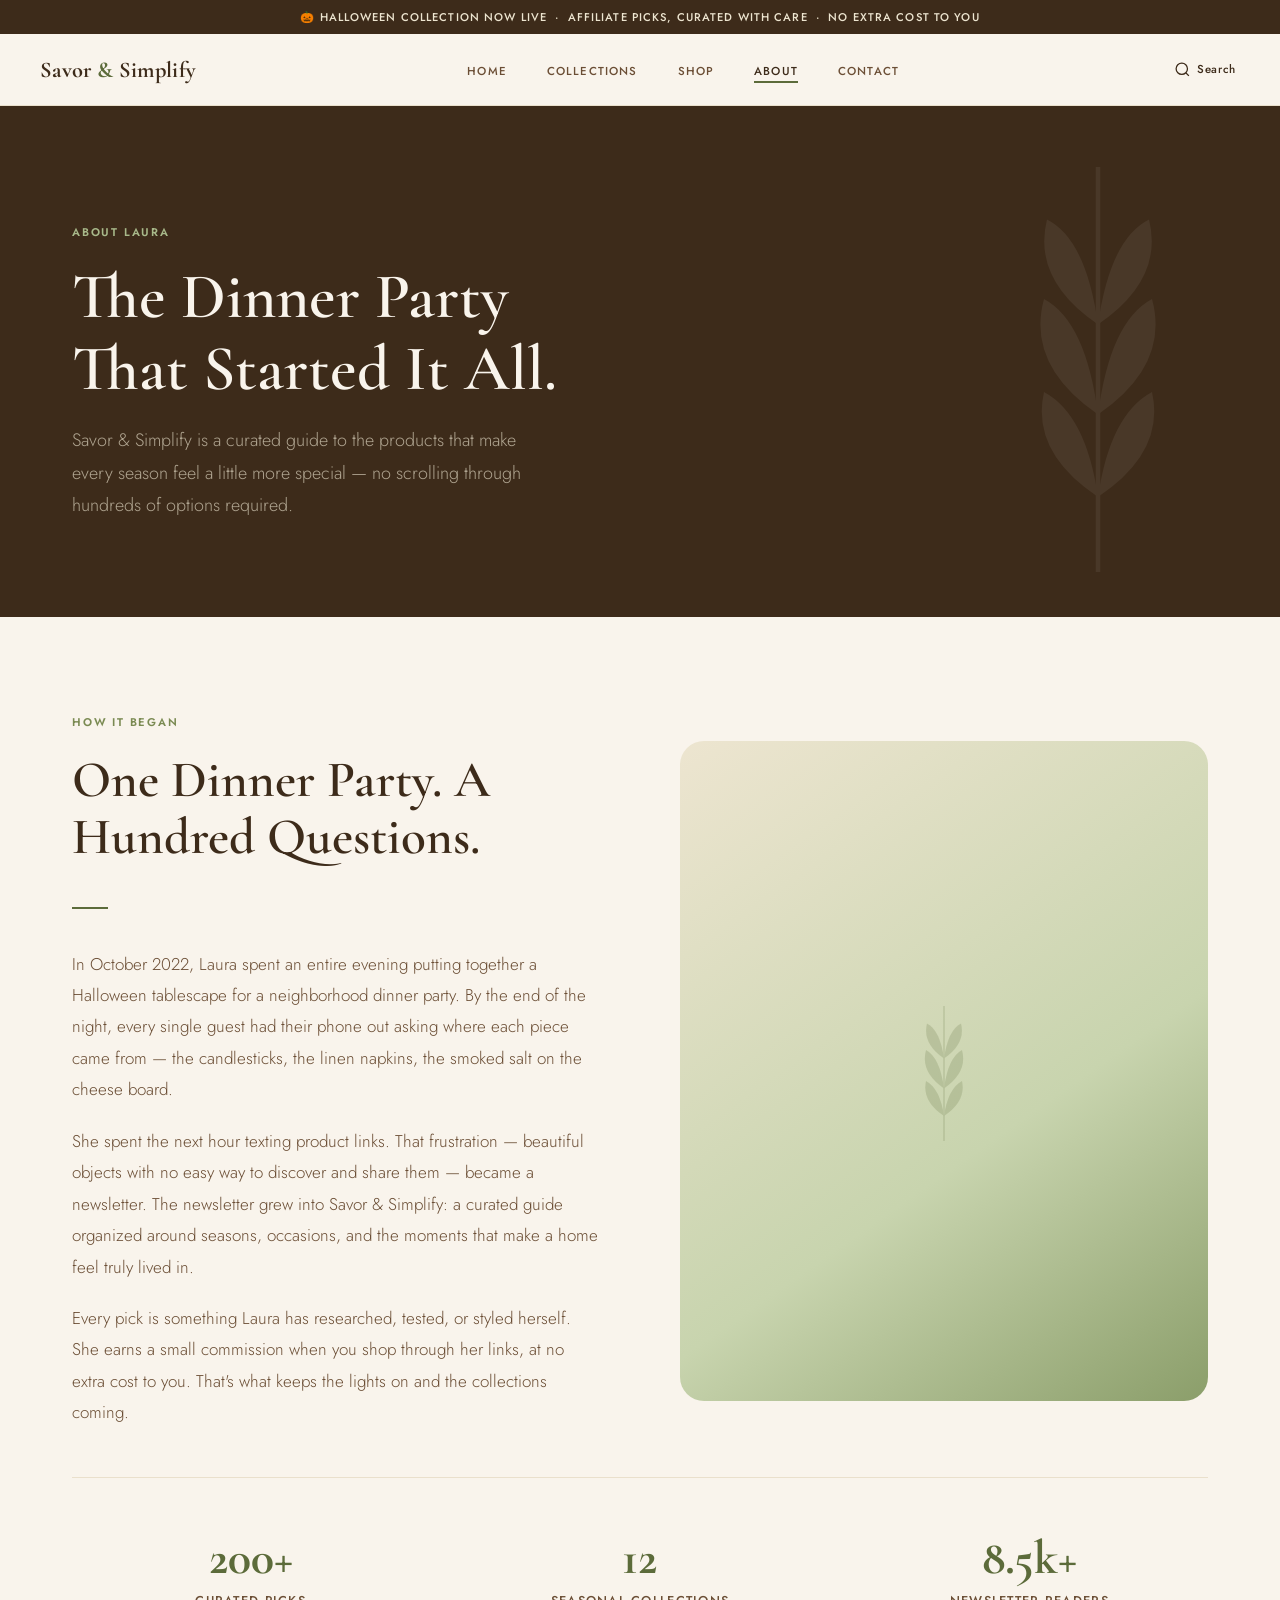
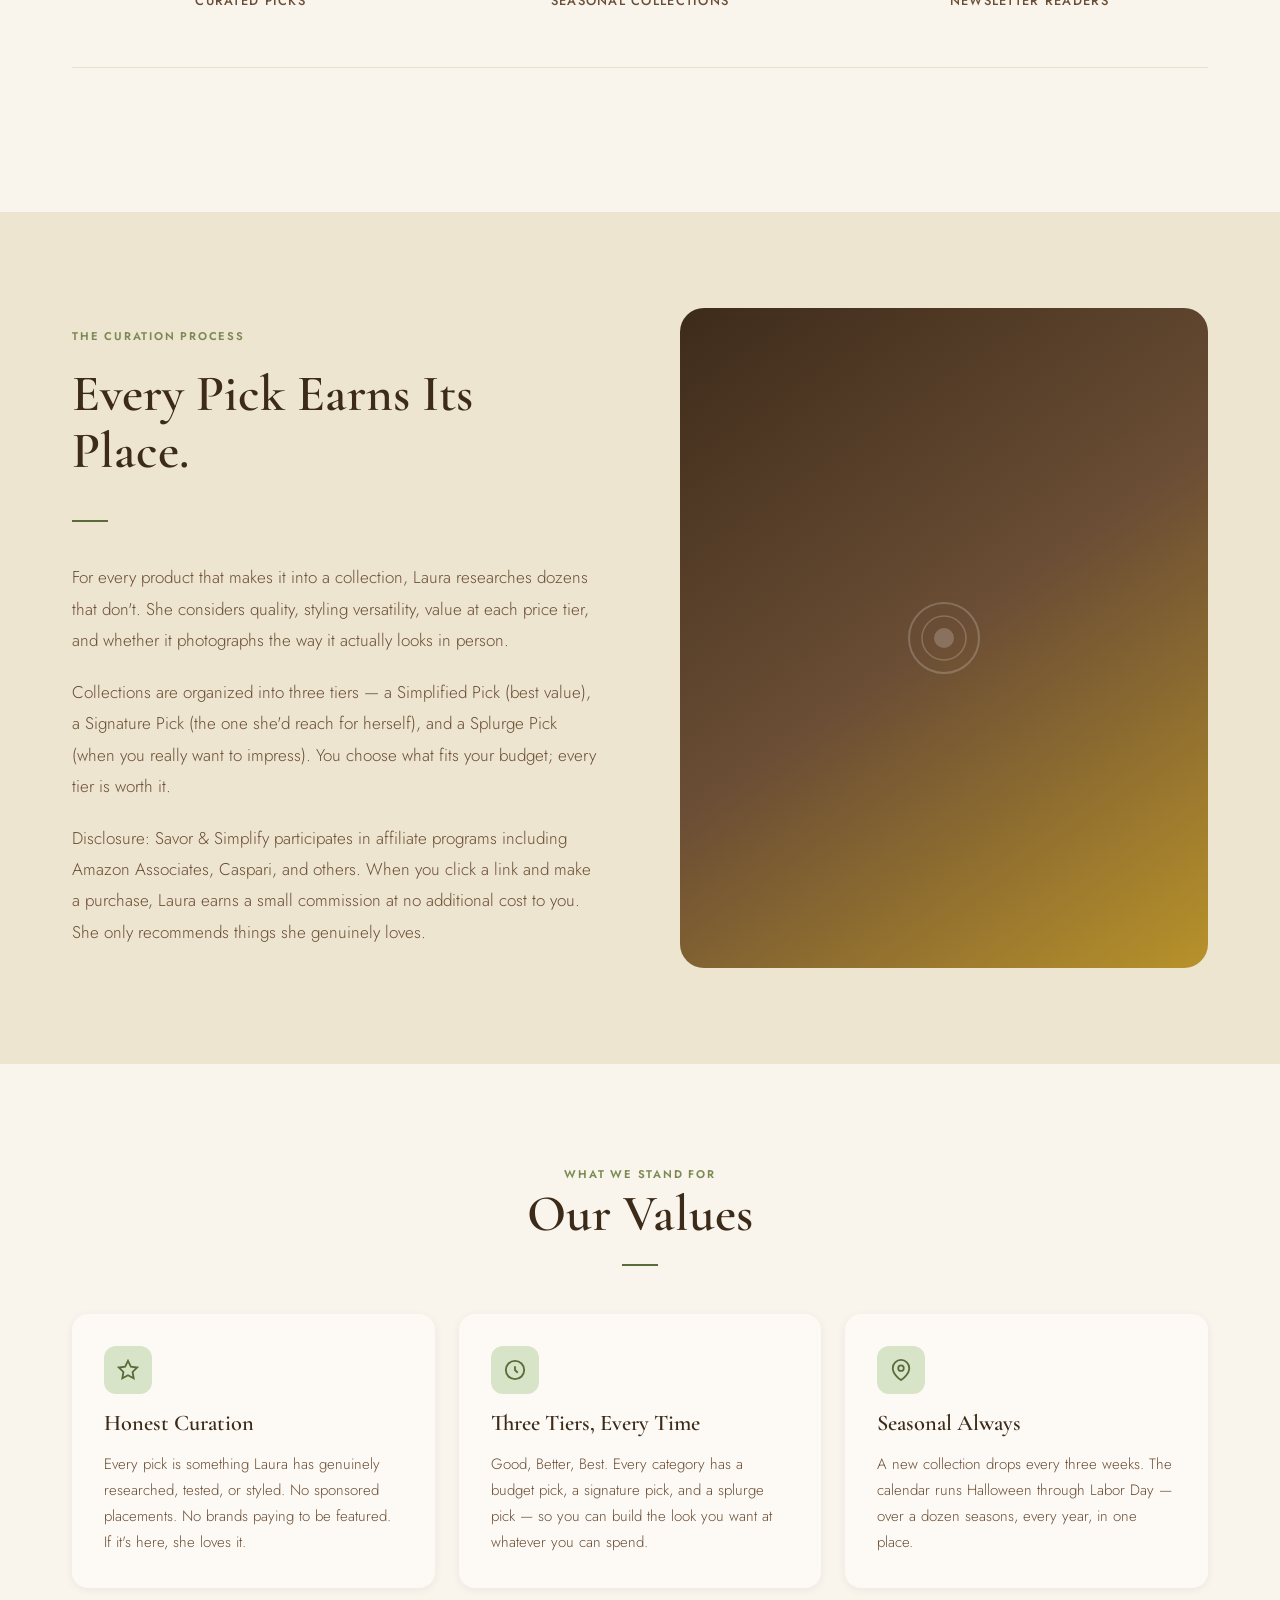
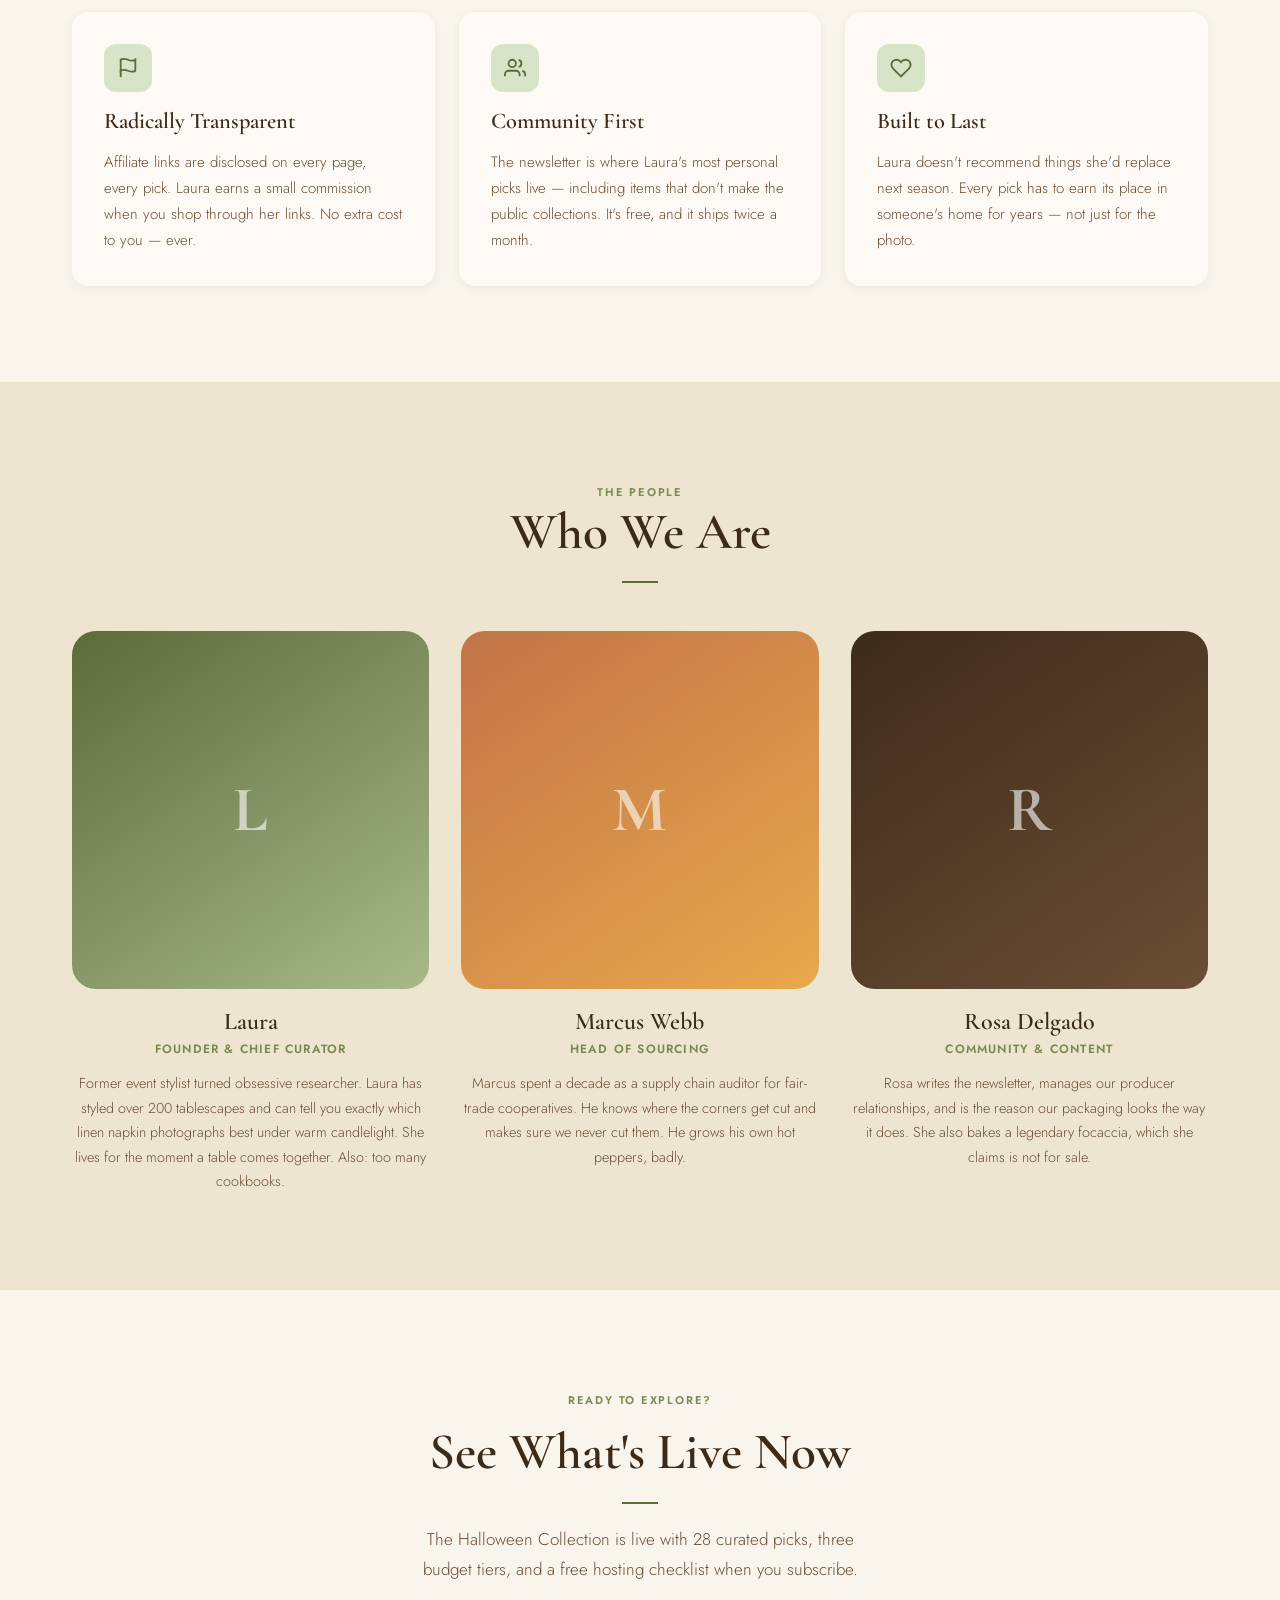
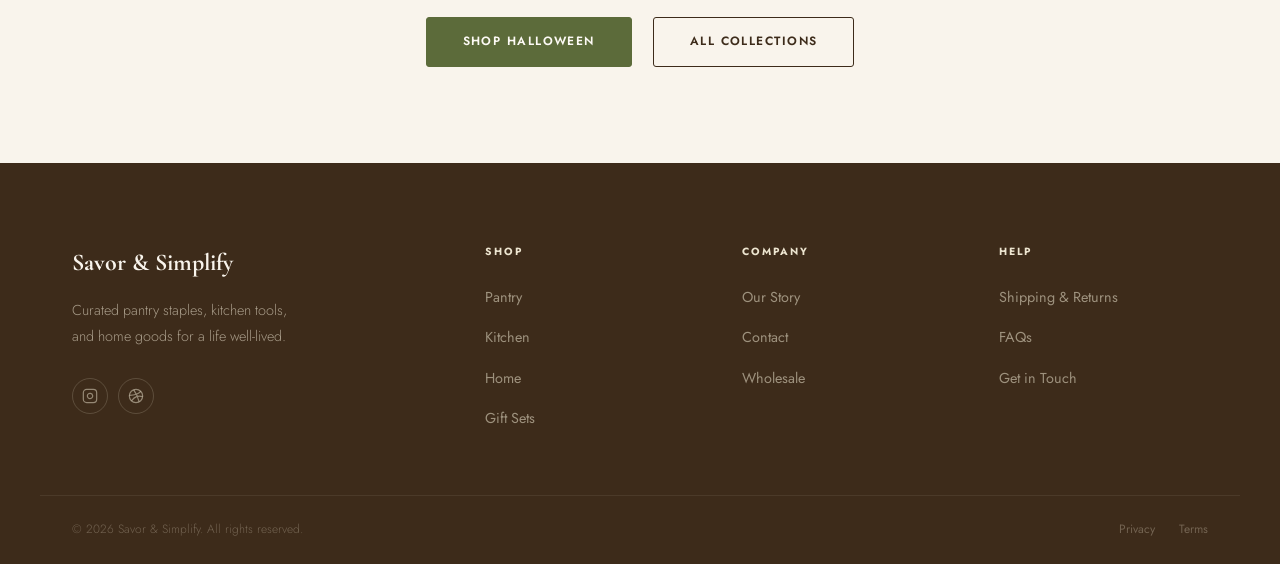
==== about.html @ 097a42ba "Launch Savor & Simplify — collection-first affiliate curation site - Full 6-page site: index, about," ====
<!DOCTYPE html>
<html lang="en">
<head>
  <meta charset="UTF-8">
  <meta name="viewport" content="width=device-width, initial-scale=1.0">
  <title>Our Story — Savor & Simplify</title>
  <meta name="description" content="The story behind Savor & Simplify — why we started, what we believe, and how we choose every product.">
  <link rel="preconnect" href="https://fonts.googleapis.com">
  <link rel="preconnect" href="https://fonts.gstatic.com" crossorigin>
  <link rel="stylesheet" href="https://fonts.googleapis.com/css2?family=Cormorant+Garamond:ital,wght@0,400;0,500;0,600;0,700;1,400;1,600&family=Jost:wght@300;400;500;600&display=swap">
  <link rel="stylesheet" href="css/style.css">
  <style>
    .fade-in { opacity: 0; transform: translateY(22px); transition: opacity .65s ease, transform .65s ease; }
    .fade-in.visible { opacity: 1; transform: none; }
    .img-story-1 { background: linear-gradient(145deg,#EDE5D0,#C8D4AE 60%,#8B9E6A 100%); }
    .img-story-2 { background: linear-gradient(145deg,#3D2B1A,#6B4E35 50%,#B8922A 100%); }
    .img-story-3 { background: linear-gradient(145deg,#5C6B3A,#A8B98A 60%,#EDE5D0 100%); }
    .img-team-1  { background: linear-gradient(145deg,#5C6B3A,#A8B98A); }
    .img-team-2  { background: linear-gradient(145deg,#C27447,#E8A84C); }
    .img-team-3  { background: linear-gradient(145deg,#3D2B1A,#6B4E35); }
    .stat-row {
      display: grid;
      grid-template-columns: repeat(3, 1fr);
      gap: 2rem;
      padding: 3.5rem 0;
      border-top: 1px solid var(--sand-light);
      border-bottom: 1px solid var(--sand-light);
      margin: 3rem 0;
    }
    .stat { text-align: center; }
    .stat__number { font-family: var(--font-display); font-size: 3rem; font-weight: 700; color: var(--olive); line-height: 1; }
    .stat__label { font-size: .8rem; font-weight: 500; letter-spacing: .1em; text-transform: uppercase; color: var(--espresso-lt); margin-top: .5rem; }
    @media (max-width: 768px) {
      .stat-row { grid-template-columns: 1fr; gap: 1.5rem; }
    }
  </style>
</head>
<body>

<div class="announcement">🎃 Halloween Collection Now Live &nbsp;·&nbsp; Affiliate picks, curated with care &nbsp;·&nbsp; No extra cost to you</div>

<nav class="nav">
  <div class="nav__inner">
    <a href="index.html" class="nav__logo">Savor <span>&</span> Simplify</a>
    <ul class="nav__links">
      <li><a href="index.html">Home</a></li>
      <li><a href="collections.html">Collections</a></li>
      <li><a href="shop.html">Shop</a></li>
      <li><a href="about.html" class="active">About</a></li>
      <li><a href="contact.html">Contact</a></li>
    </ul>
    <div class="nav__actions">
      <a href="shop.html" class="nav__icon-btn">
        <svg width="17" height="17" viewBox="0 0 24 24" fill="none" stroke="currentColor" stroke-width="1.8"><circle cx="11" cy="11" r="8"/><line x1="21" y1="21" x2="16.65" y2="16.65"/></svg>
        Search
      </a>
    </div>
    <button class="nav__hamburger" aria-label="Open menu">
      <span></span><span></span><span></span>
    </button>
  </div>
</nav>

<nav class="nav__mobile" aria-label="Mobile navigation">
  <a href="index.html">Home</a>
  <a href="collections.html">Collections</a>
  <a href="shop.html">Shop</a>
  <a href="about.html">About</a>
  <a href="contact.html">Contact</a>
  <div class="nav__mobile-footer">
    <a href="halloween.html" class="btn btn--olive">Shop Halloween</a>
  </div>
</nav>

<!-- About Hero -->
<section class="about-hero">
  <svg class="about-hero__botanical" viewBox="0 0 200 300" fill="none" xmlns="http://www.w3.org/2000/svg" aria-hidden="true">
    <path d="M100 290 L100 20" stroke="white" stroke-width="3"/>
    <path d="M100 240 Q55 210 64 170 Q92 185 100 240Z" fill="white"/>
    <path d="M100 240 Q145 210 136 170 Q108 185 100 240Z" fill="white"/>
    <path d="M100 185 Q52 152 64 108 Q92 123 100 185Z" fill="white"/>
    <path d="M100 185 Q148 152 136 108 Q108 123 100 185Z" fill="white"/>
    <path d="M100 125 Q56 95 66 55 Q92 68 100 125Z" fill="white"/>
    <path d="M100 125 Q144 95 134 55 Q108 68 100 125Z" fill="white"/>
  </svg>
  <div class="about-hero__inner">
    <span class="eyebrow">About Laura</span>
    <h1>The Dinner Party That Started It All.</h1>
    <p class="about-hero__sub">Savor & Simplify is a curated guide to the products that make every season feel a little more special — no scrolling through hundreds of options required.</p>
  </div>
</section>

<!-- Origin Story -->
<section class="about-section">
  <div class="container">
    <div class="about-split fade-in">
      <div class="about-split__content">
        <span class="eyebrow">How It Began</span>
        <h2>One Dinner Party. A Hundred Questions.</h2>
        <div class="divider"></div>
        <p>In October 2022, Laura spent an entire evening putting together a Halloween tablescape for a neighborhood dinner party. By the end of the night, every single guest had their phone out asking where each piece came from — the candlesticks, the linen napkins, the smoked salt on the cheese board.</p>
        <p>She spent the next hour texting product links. That frustration — beautiful objects with no easy way to discover and share them — became a newsletter. The newsletter grew into Savor & Simplify: a curated guide organized around seasons, occasions, and the moments that make a home feel truly lived in.</p>
        <p>Every pick is something Laura has researched, tested, or styled herself. She earns a small commission when you shop through her links, at no extra cost to you. That's what keeps the lights on and the collections coming.</p>
      </div>
      <div class="about-split__visual">
        <div class="about-split__image img-story-1" style="display:flex;align-items:center;justify-content:center;">
          <svg width="100" height="180" viewBox="0 0 200 300" fill="none" xmlns="http://www.w3.org/2000/svg" style="opacity:.2">
            <path d="M100 290 L100 20" stroke="#5C6B3A" stroke-width="3"/>
            <path d="M100 240 Q55 210 64 170 Q92 185 100 240Z" fill="#5C6B3A"/>
            <path d="M100 240 Q145 210 136 170 Q108 185 100 240Z" fill="#5C6B3A"/>
            <path d="M100 185 Q52 152 64 108 Q92 123 100 185Z" fill="#5C6B3A"/>
            <path d="M100 185 Q148 152 136 108 Q108 123 100 185Z" fill="#5C6B3A"/>
            <path d="M100 125 Q56 95 66 55 Q92 68 100 125Z" fill="#5C6B3A"/>
            <path d="M100 125 Q144 95 134 55 Q108 68 100 125Z" fill="#5C6B3A"/>
          </svg>
        </div>
      </div>
    </div>

    <div class="stat-row fade-in">
      <div class="stat">
        <div class="stat__number">200+</div>
        <div class="stat__label">Curated Picks</div>
      </div>
      <div class="stat">
        <div class="stat__number">12</div>
        <div class="stat__label">Seasonal Collections</div>
      </div>
      <div class="stat">
        <div class="stat__number">8.5k+</div>
        <div class="stat__label">Newsletter Readers</div>
      </div>
    </div>
  </div>
</section>

<!-- How We Curate -->
<section class="about-section about-section--alt">
  <div class="container">
    <div class="about-split about-split--reverse fade-in">
      <div class="about-split__visual">
        <div class="about-split__image img-story-2" style="display:flex;align-items:center;justify-content:center;">
          <svg width="80" height="80" viewBox="0 0 80 80" fill="none" xmlns="http://www.w3.org/2000/svg" style="opacity:.2">
            <circle cx="40" cy="40" r="35" stroke="white" stroke-width="2"/>
            <circle cx="40" cy="40" r="22" stroke="white" stroke-width="1.5"/>
            <circle cx="40" cy="40" r="10" fill="white"/>
          </svg>
        </div>
      </div>
      <div class="about-split__content">
        <span class="eyebrow">The Curation Process</span>
        <h2>Every Pick Earns Its Place.</h2>
        <div class="divider"></div>
        <p>For every product that makes it into a collection, Laura researches dozens that don't. She considers quality, styling versatility, value at each price tier, and whether it photographs the way it actually looks in person.</p>
        <p>Collections are organized into three tiers — a Simplified Pick (best value), a Signature Pick (the one she'd reach for herself), and a Splurge Pick (when you really want to impress). You choose what fits your budget; every tier is worth it.</p>
        <p>Disclosure: Savor & Simplify participates in affiliate programs including Amazon Associates, Caspari, and others. When you click a link and make a purchase, Laura earns a small commission at no additional cost to you. She only recommends things she genuinely loves.</p>
      </div>
    </div>
  </div>
</section>

<!-- Values -->
<section class="about-section" id="values">
  <div class="container">
    <div style="text-align:center;margin-bottom:1rem;" class="fade-in">
      <span class="eyebrow">What We Stand For</span>
      <h2>Our Values</h2>
      <div class="divider divider--center"></div>
    </div>
    <div class="values-grid">
      <div class="value-card fade-in">
        <div class="value-card__icon">
          <svg width="22" height="22" viewBox="0 0 24 24" fill="none" stroke="currentColor" stroke-width="2"><path d="M12 2l3.09 6.26L22 9.27l-5 4.87 1.18 6.88L12 17.77l-6.18 3.25L7 14.14 2 9.27l6.91-1.01L12 2z"/></svg>
        </div>
        <h3>Honest Curation</h3>
        <p>Every pick is something Laura has genuinely researched, tested, or styled. No sponsored placements. No brands paying to be featured. If it's here, she loves it.</p>
      </div>
      <div class="value-card fade-in">
        <div class="value-card__icon">
          <svg width="22" height="22" viewBox="0 0 24 24" fill="none" stroke="currentColor" stroke-width="2"><circle cx="12" cy="12" r="10"/><path d="M12 8v4l3 3"/></svg>
        </div>
        <h3>Three Tiers, Every Time</h3>
        <p>Good, Better, Best. Every category has a budget pick, a signature pick, and a splurge pick — so you can build the look you want at whatever you can spend.</p>
      </div>
      <div class="value-card fade-in">
        <div class="value-card__icon">
          <svg width="22" height="22" viewBox="0 0 24 24" fill="none" stroke="currentColor" stroke-width="2"><path d="M21 10c0 7-9 13-9 13s-9-6-9-13a9 9 0 0 1 18 0z"/><circle cx="12" cy="10" r="3"/></svg>
        </div>
        <h3>Seasonal Always</h3>
        <p>A new collection drops every three weeks. The calendar runs Halloween through Labor Day — over a dozen seasons, every year, in one place.</p>
      </div>
      <div class="value-card fade-in">
        <div class="value-card__icon">
          <svg width="22" height="22" viewBox="0 0 24 24" fill="none" stroke="currentColor" stroke-width="2"><path d="M4 15s1-1 4-1 5 2 8 2 4-1 4-1V3s-1 1-4 1-5-2-8-2-4 1-4 1z"/><line x1="4" y1="22" x2="4" y2="15"/></svg>
        </div>
        <h3>Radically Transparent</h3>
        <p>Affiliate links are disclosed on every page, every pick. Laura earns a small commission when you shop through her links. No extra cost to you — ever.</p>
      </div>
      <div class="value-card fade-in">
        <div class="value-card__icon">
          <svg width="22" height="22" viewBox="0 0 24 24" fill="none" stroke="currentColor" stroke-width="2"><path d="M17 21v-2a4 4 0 0 0-4-4H5a4 4 0 0 0-4 4v2"/><circle cx="9" cy="7" r="4"/><path d="M23 21v-2a4 4 0 0 0-3-3.87"/><path d="M16 3.13a4 4 0 0 1 0 7.75"/></svg>
        </div>
        <h3>Community First</h3>
        <p>The newsletter is where Laura's most personal picks live — including items that don't make the public collections. It's free, and it ships twice a month.</p>
      </div>
      <div class="value-card fade-in">
        <div class="value-card__icon">
          <svg width="22" height="22" viewBox="0 0 24 24" fill="none" stroke="currentColor" stroke-width="2"><path d="M20.84 4.61a5.5 5.5 0 0 0-7.78 0L12 5.67l-1.06-1.06a5.5 5.5 0 0 0-7.78 7.78l1.06 1.06L12 21.23l7.78-7.78 1.06-1.06a5.5 5.5 0 0 0 0-7.78z"/></svg>
        </div>
        <h3>Built to Last</h3>
        <p>Laura doesn't recommend things she'd replace next season. Every pick has to earn its place in someone's home for years — not just for the photo.</p>
      </div>
    </div>
  </div>
</section>

<!-- Team -->
<section class="about-section about-section--alt">
  <div class="container">
    <div style="text-align:center;margin-bottom:1rem;" class="fade-in">
      <span class="eyebrow">The People</span>
      <h2>Who We Are</h2>
      <div class="divider divider--center"></div>
    </div>
    <div class="team-grid">
      <div class="team-card fade-in">
        <div class="team-card__photo img-team-1" style="display:flex;align-items:center;justify-content:center;">
          <span style="font-family:var(--font-display);font-size:4rem;font-weight:700;color:rgba(255,255,255,.6)">L</span>
        </div>
        <h3 class="team-card__name">Laura</h3>
        <div class="team-card__role">Founder & Chief Curator</div>
        <p class="team-card__bio">Former event stylist turned obsessive researcher. Laura has styled over 200 tablescapes and can tell you exactly which linen napkin photographs best under warm candlelight. She lives for the moment a table comes together. Also: too many cookbooks.</p>
      </div>
      <div class="team-card fade-in">
        <div class="team-card__photo img-team-2" style="display:flex;align-items:center;justify-content:center;">
          <span style="font-family:var(--font-display);font-size:4rem;font-weight:700;color:rgba(255,255,255,.6)">M</span>
        </div>
        <h3 class="team-card__name">Marcus Webb</h3>
        <div class="team-card__role">Head of Sourcing</div>
        <p class="team-card__bio">Marcus spent a decade as a supply chain auditor for fair-trade cooperatives. He knows where the corners get cut and makes sure we never cut them. He grows his own hot peppers, badly.</p>
      </div>
      <div class="team-card fade-in">
        <div class="team-card__photo img-team-3" style="display:flex;align-items:center;justify-content:center;">
          <span style="font-family:var(--font-display);font-size:4rem;font-weight:700;color:rgba(255,255,255,.6)">R</span>
        </div>
        <h3 class="team-card__name">Rosa Delgado</h3>
        <div class="team-card__role">Community & Content</div>
        <p class="team-card__bio">Rosa writes the newsletter, manages our producer relationships, and is the reason our packaging looks the way it does. She also bakes a legendary focaccia, which she claims is not for sale.</p>
      </div>
    </div>
  </div>
</section>

<!-- Final CTA -->
<section style="padding:6rem 0;text-align:center;background:var(--cream);">
  <div class="container fade-in">
    <span class="eyebrow">Ready to explore?</span>
    <h2 style="margin-top:.75rem">See What's Live Now</h2>
    <div class="divider divider--center"></div>
    <p style="max-width:46ch;margin:.5rem auto 2rem;font-size:1.0625rem;color:var(--espresso-lt);line-height:1.8">The Halloween Collection is live with 28 curated picks, three budget tiers, and a free hosting checklist when you subscribe.</p>
    <a href="halloween.html" class="btn btn--primary">Shop Halloween</a>
    <a href="collections.html" class="btn btn--outline" style="margin-left:1rem">All Collections</a>
  </div>
</section>

<footer class="footer">
  <div class="footer__inner">
    <div class="footer__brand">
      <span class="footer__logo">Savor & Simplify</span>
      <p>Curated pantry staples, kitchen tools, and home goods for a life well-lived.</p>
      <div class="footer__social">
        <a href="#" class="footer__social-link" aria-label="Instagram"><svg width="16" height="16" viewBox="0 0 24 24" fill="none" stroke="currentColor" stroke-width="1.8"><rect x="2" y="2" width="20" height="20" rx="5"/><path d="M16 11.37A4 4 0 1 1 12.63 8 4 4 0 0 1 16 11.37z"/><line x1="17.5" y1="6.5" x2="17.51" y2="6.5"/></svg></a>
        <a href="#" class="footer__social-link" aria-label="Pinterest"><svg width="16" height="16" viewBox="0 0 24 24" fill="none" stroke="currentColor" stroke-width="1.8"><circle cx="12" cy="12" r="10"/><path d="M8.56 2.75c4.37 6.03 6.02 9.42 8.03 17.72m2.54-15.38c-3.72 4.35-8.94 5.66-16.88 5.85m19.5 1.9c-3.5-.93-6.63-.82-8.94 0-2.58.92-5.01 2.86-7.44 6.32"/></svg></a>
      </div>
    </div>
    <div>
      <div class="footer__col-title">Shop</div>
      <ul class="footer__links"><li><a href="shop.html">Pantry</a></li><li><a href="shop.html">Kitchen</a></li><li><a href="shop.html">Home</a></li><li><a href="shop.html">Gift Sets</a></li></ul>
    </div>
    <div>
      <div class="footer__col-title">Company</div>
      <ul class="footer__links"><li><a href="about.html">Our Story</a></li><li><a href="contact.html">Contact</a></li><li><a href="#">Wholesale</a></li></ul>
    </div>
    <div>
      <div class="footer__col-title">Help</div>
      <ul class="footer__links"><li><a href="#">Shipping & Returns</a></li><li><a href="#">FAQs</a></li><li><a href="contact.html">Get in Touch</a></li></ul>
    </div>
  </div>
  <div class="footer__bottom">
    <p>© 2026 Savor & Simplify. All rights reserved.</p>
    <div class="footer__bottom-links"><a href="#">Privacy</a><a href="#">Terms</a></div>
  </div>
</footer>

<script src="js/main.js"></script>
</body>
</html>
---- css/style.css ----
/* ============================================================
   SAVOR & SIMPLIFY — Design System
   Warm earthy farmhouse lifestyle e-commerce
   ============================================================ */

/* Fonts loaded via <link> in each HTML page for preconnect benefit */

/* === CUSTOM PROPERTIES === */
:root {
  --cream:           #F9F4EC;
  --linen:           #EDE5D0;
  --sand:            #D4C5A9;
  --sand-light:      #EAE0CC;
  --olive:           #5C6B3A;
  --olive-mid:       #7A8A52;
  --olive-light:     #A8B98A;
  --olive-pale:      #D8E4C8;
  --terracotta:      #C27447;
  --terracotta-lt:   #D8956A;
  --espresso:        #3D2B1A;
  --espresso-lt:     #6B4E35;
  --gold:            #B8922A;
  --white:           #FDFAF5;

  --font-display:    'Cormorant Garamond', Georgia, 'Times New Roman', serif;
  --font-body:       'Jost', -apple-system, BlinkMacSystemFont, 'Segoe UI', sans-serif;

  --nav-height:      72px;
  --max-width:       1200px;

  --radius-sm:       3px;
  --radius:          8px;
  --radius-lg:       16px;
  --radius-xl:       24px;

  --shadow-sm:       0 2px 10px rgba(61,43,26,.06);
  --shadow-md:       0 6px 28px rgba(61,43,26,.10);
  --shadow-lg:       0 12px 56px rgba(61,43,26,.14);

  --ease:            cubic-bezier(.4,0,.2,1);
  --transition:      .3s var(--ease);
}

/* === RESET === */
*, *::before, *::after { box-sizing: border-box; margin: 0; padding: 0; }
html { scroll-behavior: smooth; }
body {
  font-family: var(--font-body);
  background: var(--cream);
  color: var(--espresso);
  line-height: 1.65;
  -webkit-font-smoothing: antialiased;
}
img { max-width: 100%; display: block; }
a { color: inherit; text-decoration: none; }
ul, ol { list-style: none; }
button { cursor: pointer; border: none; background: none; font-family: inherit; }
input, textarea, select { font-family: inherit; }

/* === TYPOGRAPHY === */
h1, h2, h3, h4 {
  font-family: var(--font-display);
  line-height: 1.12;
  font-weight: 600;
  color: var(--espresso);
}
h1 { font-size: clamp(2.5rem, 5vw, 4.75rem); }
h2 { font-size: clamp(2rem, 4vw, 3.5rem); }
h3 { font-size: clamp(1.5rem, 2.5vw, 2.25rem); }
h4 { font-size: 1.25rem; }

.eyebrow {
  font-family: var(--font-body);
  font-size: .7rem;
  font-weight: 600;
  letter-spacing: .16em;
  text-transform: uppercase;
  color: var(--olive-mid);
}

p { font-weight: 300; }

/* === LAYOUT === */
.container {
  max-width: var(--max-width);
  margin: 0 auto;
  padding: 0 2rem;
}

/* === BUTTONS === */
.btn {
  display: inline-flex;
  align-items: center;
  gap: .5rem;
  padding: .875rem 2.25rem;
  font-family: var(--font-body);
  font-size: .75rem;
  font-weight: 600;
  letter-spacing: .12em;
  text-transform: uppercase;
  border-radius: var(--radius-sm);
  transition: var(--transition);
  cursor: pointer;
  border: 1.5px solid transparent;
}
.btn--primary {
  background: var(--olive);
  color: var(--white);
  border-color: var(--olive);
}
.btn--primary:hover {
  background: var(--espresso);
  border-color: var(--espresso);
}
.btn--outline {
  background: transparent;
  color: var(--espresso);
  border-color: var(--espresso);
}
.btn--outline:hover {
  background: var(--espresso);
  color: var(--white);
}
.btn--ghost {
  background: transparent;
  color: var(--olive);
  border-color: var(--olive);
  padding: .625rem 1.5rem;
}
.btn--ghost:hover {
  background: var(--olive);
  color: var(--white);
}
.btn--cream {
  background: var(--cream);
  color: var(--espresso);
  border-color: var(--cream);
}
.btn--cream:hover {
  background: var(--linen);
}
.btn--olive {
  background: var(--olive);
  color: var(--white);
  border-color: var(--olive);
}
.btn--olive:hover {
  background: var(--espresso);
  border-color: var(--espresso);
}

/* === DIVIDER === */
.divider {
  width: 36px;
  height: 2px;
  background: var(--olive);
  margin: 1.25rem 0;
}
.divider--center { margin: 1.25rem auto; }

/* ============================================================
   ANNOUNCEMENT BAR
   ============================================================ */
.announcement {
  background: var(--espresso);
  color: var(--linen);
  font-size: .7rem;
  font-weight: 500;
  letter-spacing: .1em;
  text-transform: uppercase;
  text-align: center;
  padding: .5rem 1rem;
}

/* ============================================================
   NAVIGATION
   ============================================================ */
.nav {
  position: sticky;
  top: 0;
  height: var(--nav-height);
  background: rgba(249,244,236,.97);
  backdrop-filter: blur(10px);
  -webkit-backdrop-filter: blur(10px);
  border-bottom: 1px solid var(--sand-light);
  z-index: 1000;
  display: flex;
  align-items: center;
  padding: 0 2rem;
}
.nav__inner {
  max-width: var(--max-width);
  margin: 0 auto;
  width: 100%;
  display: flex;
  align-items: center;
  justify-content: space-between;
  gap: 2rem;
}
.nav__logo {
  font-family: var(--font-display);
  font-size: 1.4rem;
  font-weight: 700;
  color: var(--espresso);
  letter-spacing: .015em;
  white-space: nowrap;
  line-height: 1;
}
.nav__logo span { color: var(--olive); }
.nav__links {
  display: flex;
  gap: 2.5rem;
}
.nav__links a {
  font-size: .72rem;
  font-weight: 500;
  letter-spacing: .1em;
  text-transform: uppercase;
  color: var(--espresso-lt);
  transition: color var(--transition);
  position: relative;
  padding-bottom: 2px;
}
.nav__links a::after {
  content: '';
  position: absolute;
  bottom: -2px;
  left: 0;
  width: 0;
  height: 1.5px;
  background: var(--olive);
  transition: width var(--transition);
}
.nav__links a:hover,
.nav__links a.active { color: var(--espresso); }
.nav__links a:hover::after,
.nav__links a.active::after { width: 100%; }

.nav__actions {
  display: flex;
  align-items: center;
  gap: 1rem;
}
.nav__icon-btn {
  display: flex;
  align-items: center;
  gap: .375rem;
  font-size: .72rem;
  font-weight: 500;
  letter-spacing: .06em;
  color: var(--espresso);
  transition: color var(--transition);
  padding: .25rem;
}
.nav__icon-btn:hover { color: var(--olive); }
.nav__cart-count {
  display: inline-flex;
  align-items: center;
  justify-content: center;
  width: 18px;
  height: 18px;
  background: var(--olive);
  color: var(--white);
  font-size: .6rem;
  font-weight: 600;
  border-radius: 50%;
}

.nav__hamburger {
  display: none;
  flex-direction: column;
  gap: 5px;
  padding: .25rem;
}
.nav__hamburger span {
  display: block;
  width: 22px;
  height: 1.5px;
  background: var(--espresso);
  transition: var(--transition);
  transform-origin: center;
}
.nav__hamburger.open span:nth-child(1) { transform: translateY(6.5px) rotate(45deg); }
.nav__hamburger.open span:nth-child(2) { opacity: 0; transform: scaleX(0); }
.nav__hamburger.open span:nth-child(3) { transform: translateY(-6.5px) rotate(-45deg); }

/* Mobile nav drawer */
.nav__mobile {
  display: none;
  position: fixed;
  top: var(--nav-height);
  left: 0; right: 0; bottom: 0;
  background: var(--cream);
  z-index: 999;
  flex-direction: column;
  padding: 3rem 2rem;
  gap: 0;
  overflow-y: auto;
}
.nav__mobile.open { display: flex; }
.nav__mobile a {
  font-family: var(--font-display);
  font-size: 2.25rem;
  font-weight: 600;
  color: var(--espresso);
  padding: .75rem 0;
  border-bottom: 1px solid var(--sand-light);
  transition: color var(--transition);
}
.nav__mobile a:hover { color: var(--olive); }
.nav__mobile-footer {
  margin-top: 2rem;
  display: flex;
  gap: 1rem;
}

/* ============================================================
   HERO
   ============================================================ */
.hero {
  min-height: calc(100vh - var(--nav-height));
  display: grid;
  grid-template-columns: 1fr 1fr;
  align-items: center;
  overflow: hidden;
  position: relative;
}

.hero__content {
  padding: 6rem 4rem 6rem 2rem;
  max-width: 600px;
  margin-left: auto;
  display: flex;
  flex-direction: column;
  gap: 1.5rem;
}
.hero__headline {
  font-size: clamp(3rem, 4.5vw, 5.25rem);
  font-weight: 700;
  line-height: 1.04;
}
.hero__headline em {
  font-style: italic;
  color: var(--olive);
}
.hero__sub {
  font-size: 1.0625rem;
  color: var(--espresso-lt);
  max-width: 42ch;
  line-height: 1.8;
}
.hero__cta {
  display: flex;
  gap: 1rem;
  flex-wrap: wrap;
  align-items: center;
  margin-top: .5rem;
}
.hero__trust {
  display: flex;
  align-items: center;
  gap: 1.5rem;
  margin-top: 1rem;
  padding-top: 1.5rem;
  border-top: 1px solid var(--sand-light);
}
.hero__trust-item {
  display: flex;
  align-items: center;
  gap: .5rem;
  font-size: .72rem;
  font-weight: 500;
  letter-spacing: .06em;
  text-transform: uppercase;
  color: var(--espresso-lt);
}
.hero__trust-item svg { color: var(--olive); flex-shrink: 0; }

/* Hero visual panel */
.hero__visual {
  background: var(--linen);
  height: 100%;
  min-height: calc(100vh - var(--nav-height));
  position: relative;
  display: flex;
  align-items: center;
  justify-content: center;
  overflow: hidden;
  padding: 3rem 3rem 3rem 2.5rem;
}
.hero__visual-bg {
  position: absolute;
  inset: 0;
  background: var(--linen);
}
.hero__product-stack {
  position: relative;
  z-index: 1;
  display: grid;
  grid-template-columns: 1fr 1fr;
  grid-template-rows: 1fr 1fr;
  gap: 1rem;
  width: 100%;
  max-width: 420px;
}
.hero__product-card {
  border-radius: var(--radius-lg);
  overflow: hidden;
  position: relative;
}
.hero__product-card--tall {
  grid-row: span 2;
}
.hero__product-img {
  width: 100%;
  height: 100%;
  min-height: 180px;
  display: flex;
  align-items: center;
  justify-content: center;
  position: relative;
  overflow: hidden;
}
.hero__product-card--tall .hero__product-img { min-height: 380px; }
.hero__product-label {
  position: absolute;
  bottom: .875rem;
  left: .875rem;
  right: .875rem;
}
.hero__product-name {
  font-family: var(--font-display);
  font-size: 1rem;
  font-weight: 600;
  color: var(--white);
  line-height: 1.2;
}
.hero__product-price {
  font-size: .75rem;
  color: rgba(255,255,255,.7);
  margin-top: .125rem;
}

/* Botanical decoration */
.botanical-corner {
  position: absolute;
  opacity: .12;
  pointer-events: none;
}

/* ============================================================
   MARQUEE TICKER
   ============================================================ */
.marquee-bar {
  background: var(--olive);
  padding: .625rem 0;
  overflow: hidden;
  white-space: nowrap;
}
.marquee-track {
  display: inline-flex;
  gap: 3rem;
  animation: marquee 35s linear infinite;
}
.marquee-track--dupe {
  animation: marquee 35s linear infinite;
}
.marquee-item {
  display: inline-flex;
  align-items: center;
  gap: .75rem;
  font-size: .7rem;
  letter-spacing: .14em;
  text-transform: uppercase;
  font-weight: 500;
  color: var(--white);
  white-space: nowrap;
}
.marquee-dot {
  width: 4px;
  height: 4px;
  border-radius: 50%;
  background: var(--olive-light);
  flex-shrink: 0;
}
@keyframes marquee {
  from { transform: translateX(0); }
  to   { transform: translateX(-50%); }
}
.marquee-wrapper {
  display: flex;
}

/* ============================================================
   CATEGORIES
   ============================================================ */
.categories {
  padding: 6rem 0;
  background: var(--linen);
}
.categories__header {
  text-align: center;
  margin-bottom: 3rem;
  display: flex;
  flex-direction: column;
  align-items: center;
  gap: .75rem;
}
.categories__grid {
  display: grid;
  grid-template-columns: repeat(3, 1fr);
  gap: 1.25rem;
}
.category-card {
  border-radius: var(--radius-lg);
  overflow: hidden;
  position: relative;
  cursor: pointer;
  display: block;
}
.category-card__inner {
  aspect-ratio: 3/4;
  position: relative;
  overflow: hidden;
}
.category-card__bg {
  position: absolute;
  inset: 0;
  transition: transform .65s var(--ease);
}
.category-card:hover .category-card__bg { transform: scale(1.05); }
.category-card__overlay {
  position: absolute;
  inset: 0;
  background: linear-gradient(to top, rgba(61,43,26,.72) 0%, rgba(61,43,26,.1) 55%, transparent 100%);
  z-index: 1;
}
.category-card__body {
  position: absolute;
  bottom: 0;
  left: 0;
  right: 0;
  padding: 2rem 1.75rem 1.75rem;
  z-index: 2;
}
.category-card__label {
  font-family: var(--font-display);
  font-size: 1.875rem;
  font-weight: 600;
  color: var(--white);
  line-height: 1.1;
}
.category-card__count {
  font-size: .7rem;
  font-weight: 500;
  letter-spacing: .1em;
  text-transform: uppercase;
  color: rgba(253,250,245,.65);
  margin-top: .375rem;
}
.category-card__link {
  display: inline-flex;
  align-items: center;
  gap: .5rem;
  font-size: .72rem;
  font-weight: 500;
  letter-spacing: .1em;
  text-transform: uppercase;
  color: var(--white);
  margin-top: 1rem;
  opacity: 0;
  transform: translateY(6px);
  transition: opacity var(--transition), transform var(--transition);
}
.category-card:hover .category-card__link {
  opacity: 1;
  transform: translateY(0);
}

/* ============================================================
   BRAND STORY STRIP
   ============================================================ */
.story {
  padding: 7rem 0;
  background: var(--cream);
}
.story__inner {
  max-width: var(--max-width);
  margin: 0 auto;
  padding: 0 2rem;
  display: grid;
  grid-template-columns: 1fr 1fr;
  gap: 5rem;
  align-items: center;
}
.story__visual { position: relative; }
.story__image {
  border-radius: var(--radius-xl);
  overflow: hidden;
  aspect-ratio: 4/5;
  position: relative;
}
.story__badge {
  position: absolute;
  bottom: -1.5rem;
  right: -1.5rem;
  width: 130px;
  height: 130px;
  background: var(--terracotta);
  border-radius: 50%;
  display: flex;
  flex-direction: column;
  align-items: center;
  justify-content: center;
  text-align: center;
  padding: 1.25rem;
  box-shadow: var(--shadow-md);
}
.story__badge-text {
  font-family: var(--font-display);
  font-size: 1rem;
  font-weight: 600;
  color: var(--white);
  line-height: 1.25;
  font-style: italic;
}
.story__content {
  display: flex;
  flex-direction: column;
  gap: 1.5rem;
}
.story__content p {
  font-size: 1.0625rem;
  line-height: 1.85;
  color: var(--espresso-lt);
}
.story__values {
  display: flex;
  flex-direction: column;
  gap: 1.125rem;
  margin-top: .75rem;
}
.story__value {
  display: flex;
  align-items: flex-start;
  gap: 1rem;
}
.story__value-icon {
  width: 36px;
  height: 36px;
  border-radius: 10px;
  background: var(--olive-pale);
  display: flex;
  align-items: center;
  justify-content: center;
  flex-shrink: 0;
  color: var(--olive);
}
.story__value h4 { font-size: 1rem; font-weight: 600; margin-bottom: .125rem; }
.story__value p { font-size: .875rem; color: var(--espresso-lt); }

/* ============================================================
   FEATURED PRODUCTS
   ============================================================ */
.products {
  padding: 6rem 0;
  background: var(--linen);
}
.products__header {
  text-align: center;
  margin-bottom: 2.5rem;
  display: flex;
  flex-direction: column;
  align-items: center;
  gap: .75rem;
}
.products__filter-row {
  display: flex;
  justify-content: center;
  gap: .5rem;
  margin-bottom: 3rem;
  flex-wrap: wrap;
}
.filter-pill {
  padding: .5rem 1.25rem;
  border-radius: 100px;
  font-size: .72rem;
  font-weight: 500;
  letter-spacing: .08em;
  text-transform: uppercase;
  color: var(--espresso-lt);
  border: 1.5px solid var(--sand);
  background: transparent;
  cursor: pointer;
  transition: var(--transition);
  font-family: var(--font-body);
}
.filter-pill:hover, .filter-pill.active {
  background: var(--espresso);
  border-color: var(--espresso);
  color: var(--white);
}
.products__grid {
  display: grid;
  grid-template-columns: repeat(4, 1fr);
  gap: 1.5rem;
}
.product-card {
  background: var(--white);
  border-radius: var(--radius-lg);
  overflow: hidden;
  display: flex;
  flex-direction: column;
  box-shadow: var(--shadow-sm);
  transition: box-shadow var(--transition), transform var(--transition);
}
.product-card:hover {
  box-shadow: var(--shadow-md);
  transform: translateY(-5px);
}
.product-card__image {
  aspect-ratio: 1;
  position: relative;
  overflow: hidden;
}
.product-card__image-bg {
  position: absolute;
  inset: 0;
  transition: transform .55s var(--ease);
  display: flex;
  align-items: center;
  justify-content: center;
}
.product-card:hover .product-card__image-bg { transform: scale(1.06); }
.product-card__badge {
  position: absolute;
  top: .75rem;
  left: .75rem;
  background: var(--terracotta);
  color: var(--white);
  font-size: .6rem;
  font-weight: 700;
  letter-spacing: .1em;
  text-transform: uppercase;
  padding: .25rem .625rem;
  border-radius: 100px;
  z-index: 1;
}
.product-card__wishlist {
  position: absolute;
  top: .75rem;
  right: .75rem;
  width: 34px;
  height: 34px;
  background: rgba(253,250,245,.92);
  border-radius: 50%;
  display: flex;
  align-items: center;
  justify-content: center;
  z-index: 1;
  color: var(--espresso-lt);
  transition: var(--transition);
  cursor: pointer;
  border: none;
}
.product-card__wishlist:hover {
  background: var(--white);
  color: var(--terracotta);
}
.product-card__body {
  padding: 1.25rem 1.25rem .75rem;
  flex: 1;
  display: flex;
  flex-direction: column;
  gap: .375rem;
}
.product-card__cat {
  font-size: .65rem;
  font-weight: 600;
  letter-spacing: .12em;
  text-transform: uppercase;
  color: var(--olive-mid);
}
.product-card__name {
  font-family: var(--font-display);
  font-size: 1.25rem;
  font-weight: 600;
  line-height: 1.2;
}
.product-card__desc {
  font-size: .85rem;
  line-height: 1.65;
  color: var(--espresso-lt);
  flex: 1;
  margin-top: .125rem;
}
.product-card__footer {
  padding: .875rem 1.25rem 1.25rem;
  display: flex;
  align-items: center;
  justify-content: space-between;
  border-top: 1px solid var(--sand-light);
  margin-top: .5rem;
}
.product-card__price {
  font-family: var(--font-display);
  font-size: 1.375rem;
  font-weight: 600;
}
.product-card__shop-link {
  display: inline-flex;
  align-items: center;
  font-size: .8rem;
  font-weight: 600;
  letter-spacing: .08em;
  text-transform: uppercase;
  color: var(--olive);
  text-decoration: none;
  padding: .375rem .75rem;
  border: 1.5px solid var(--olive);
  border-radius: 20px;
  transition: background var(--transition), color var(--transition);
}
.product-card__shop-link:hover {
  background: var(--olive);
  color: white;
}

.product-card__add {
  width: 36px;
  height: 36px;
  border-radius: 50%;
  background: var(--olive);
  color: var(--white);
  display: flex;
  align-items: center;
  justify-content: center;
  cursor: pointer;
  transition: var(--transition);
  border: none;
  flex-shrink: 0;
}
.product-card__add:hover { background: var(--espresso); }
.products__footer { text-align: center; margin-top: 3rem; }

/* ============================================================
   TESTIMONIALS
   ============================================================ */
.testimonials {
  padding: 6rem 0;
  background: var(--espresso);
}
.testimonials__header {
  text-align: center;
  margin-bottom: 3rem;
  display: flex;
  flex-direction: column;
  align-items: center;
  gap: .75rem;
}
.testimonials__header h2 { color: var(--cream); }
.testimonials__header .eyebrow { color: var(--olive-light); }
.testimonials__header .divider { background: var(--olive-mid); }
.testimonials__grid {
  display: grid;
  grid-template-columns: repeat(3, 1fr);
  gap: 1.25rem;
}
.testimonial-card {
  background: rgba(253,250,245,.06);
  border: 1px solid rgba(253,250,245,.1);
  border-radius: var(--radius-lg);
  padding: 2rem;
  display: flex;
  flex-direction: column;
  gap: 1.25rem;
  transition: background var(--transition);
}
.testimonial-card:hover { background: rgba(253,250,245,.1); }
.testimonial-card__stars {
  display: flex;
  gap: .25rem;
  color: var(--gold);
}
.testimonial-card__quote {
  font-family: var(--font-display);
  font-size: 1.125rem;
  font-style: italic;
  line-height: 1.7;
  color: var(--linen);
  flex: 1;
}
.testimonial-card__author {
  display: flex;
  align-items: center;
  gap: .875rem;
}
.testimonial-card__avatar {
  width: 42px;
  height: 42px;
  border-radius: 50%;
  overflow: hidden;
  flex-shrink: 0;
  background: var(--olive);
  display: flex;
  align-items: center;
  justify-content: center;
  font-family: var(--font-display);
  font-size: 1.25rem;
  font-weight: 600;
  color: var(--white);
}
.testimonial-card__name { font-size: .9rem; font-weight: 500; color: var(--cream); }
.testimonial-card__location { font-size: .75rem; color: rgba(237,229,208,.5); margin-top: .125rem; }

/* ============================================================
   NEWSLETTER
   ============================================================ */
.newsletter {
  padding: 6rem 0;
  background: var(--cream);
  position: relative;
  overflow: hidden;
}
.newsletter__inner {
  max-width: 560px;
  margin: 0 auto;
  padding: 0 2rem;
  text-align: center;
  display: flex;
  flex-direction: column;
  align-items: center;
  gap: 1.5rem;
  position: relative;
  z-index: 1;
}
.newsletter__icon {
  width: 64px;
  height: 64px;
  background: var(--olive-pale);
  border-radius: 50%;
  display: flex;
  align-items: center;
  justify-content: center;
  color: var(--olive);
}
.newsletter__sub {
  font-size: 1.0625rem;
  color: var(--espresso-lt);
  line-height: 1.75;
}
.newsletter__form {
  display: flex;
  width: 100%;
  max-width: 420px;
  background: var(--white);
  border: 1.5px solid var(--sand);
  border-radius: 100px;
  overflow: hidden;
  transition: border-color var(--transition), box-shadow var(--transition);
}
.newsletter__form:focus-within {
  border-color: var(--olive);
  box-shadow: 0 0 0 3px rgba(92,107,58,.12);
}
.newsletter__input {
  flex: 1;
  border: none;
  outline: none;
  background: none;
  padding: .875rem 1.5rem;
  font-size: .9rem;
  color: var(--espresso);
}
.newsletter__input::placeholder { color: var(--sand); }
.newsletter__submit {
  background: var(--olive);
  color: var(--white);
  border: none;
  padding: .75rem 1.75rem;
  font-family: var(--font-body);
  font-size: .7rem;
  font-weight: 600;
  letter-spacing: .12em;
  text-transform: uppercase;
  cursor: pointer;
  transition: background var(--transition);
  border-radius: 100px;
  margin: 3px;
  flex-shrink: 0;
}
.newsletter__submit:hover { background: var(--espresso); }
.newsletter__fine {
  font-size: .7rem;
  color: var(--espresso-lt);
  opacity: .55;
}
.newsletter__bg-botanical {
  position: absolute;
  right: -60px;
  bottom: -40px;
  width: 320px;
  opacity: .06;
  pointer-events: none;
}
.newsletter__bg-botanical--left {
  right: auto;
  left: -60px;
  bottom: auto;
  top: -40px;
  transform: rotate(180deg);
}

/* ============================================================
   FOOTER
   ============================================================ */
.footer {
  background: var(--espresso);
  color: var(--white);
  padding: 5rem 0 0;
}
.footer__inner {
  max-width: var(--max-width);
  margin: 0 auto;
  padding: 0 2rem;
  display: grid;
  grid-template-columns: 1.75fr 1fr 1fr 1fr;
  gap: 3rem;
  padding-bottom: 4rem;
}
.footer__logo {
  font-family: var(--font-display);
  font-size: 1.5rem;
  font-weight: 700;
  color: var(--cream);
  margin-bottom: 1rem;
  display: block;
}
.footer__brand > p {
  font-size: .9rem;
  color: rgba(237,229,208,.6);
  line-height: 1.8;
  max-width: 28ch;
}
.footer__social {
  display: flex;
  gap: .625rem;
  margin-top: 1.75rem;
}
.footer__social-link {
  width: 36px;
  height: 36px;
  border-radius: 50%;
  border: 1px solid rgba(237,229,208,.18);
  display: flex;
  align-items: center;
  justify-content: center;
  color: rgba(237,229,208,.5);
  transition: var(--transition);
}
.footer__social-link:hover {
  border-color: var(--olive-light);
  color: var(--olive-light);
}
.footer__col-title {
  font-size: .65rem;
  font-weight: 700;
  letter-spacing: .18em;
  text-transform: uppercase;
  color: var(--linen);
  margin-bottom: 1.5rem;
}
.footer__links {
  display: flex;
  flex-direction: column;
  gap: .875rem;
}
.footer__links a {
  font-size: .9rem;
  color: rgba(237,229,208,.55);
  transition: color var(--transition);
}
.footer__links a:hover { color: var(--cream); }
.footer__bottom {
  max-width: var(--max-width);
  margin: 0 auto;
  padding: 1.5rem 2rem;
  border-top: 1px solid rgba(237,229,208,.08);
  display: flex;
  align-items: center;
  justify-content: space-between;
  flex-wrap: wrap;
  gap: 1rem;
}
.footer__bottom p {
  font-size: .75rem;
  color: rgba(237,229,208,.3);
}
.footer__bottom-links {
  display: flex;
  gap: 1.5rem;
}
.footer__bottom-links a {
  font-size: .75rem;
  color: rgba(237,229,208,.3);
  transition: color var(--transition);
}
.footer__bottom-links a:hover { color: var(--cream); }

/* ============================================================
   PAGE HERO (inner pages)
   ============================================================ */
.page-hero {
  padding: 5rem 0 4rem;
  text-align: center;
  background: var(--linen);
  border-bottom: 1px solid var(--sand-light);
}
.page-hero .eyebrow { margin-bottom: .75rem; }
.page-hero h1 { font-size: clamp(2.5rem, 4vw, 4rem); }
.page-hero__sub {
  font-size: 1.0625rem;
  color: var(--espresso-lt);
  margin-top: .875rem;
  max-width: 52ch;
  margin-left: auto;
  margin-right: auto;
  line-height: 1.75;
}

/* ============================================================
   SHOP PAGE
   ============================================================ */
.shop-layout {
  max-width: var(--max-width);
  margin: 0 auto;
  padding: 3rem 2rem 6rem;
  display: grid;
  grid-template-columns: 220px 1fr;
  gap: 3.5rem;
  align-items: start;
}
.shop-sidebar {
  position: sticky;
  top: calc(var(--nav-height) + 1.5rem);
}
.shop-filter { margin-bottom: 2.25rem; }
.shop-filter__title {
  font-size: .65rem;
  font-weight: 700;
  letter-spacing: .18em;
  text-transform: uppercase;
  color: var(--espresso);
  margin-bottom: 1rem;
  padding-bottom: .75rem;
  border-bottom: 1px solid var(--sand-light);
}
.shop-filter__options { display: flex; flex-direction: column; gap: .625rem; }
.shop-filter__option {
  display: flex;
  align-items: center;
  gap: .625rem;
  cursor: pointer;
}
.shop-filter__option input[type="checkbox"] {
  accent-color: var(--olive);
  width: 15px;
  height: 15px;
  cursor: pointer;
  flex-shrink: 0;
}
.shop-filter__option label {
  font-size: .9rem;
  color: var(--espresso-lt);
  cursor: pointer;
  transition: color var(--transition);
}
.shop-filter__option:hover label { color: var(--espresso); }

.shop-main__header {
  display: flex;
  align-items: center;
  justify-content: space-between;
  margin-bottom: 2rem;
  padding-bottom: 1.25rem;
  border-bottom: 1px solid var(--sand-light);
  flex-wrap: wrap;
  gap: 1rem;
}
.shop-main__count { font-size: .875rem; color: var(--espresso-lt); }
.shop-main__sort {
  display: flex;
  align-items: center;
  gap: .75rem;
}
.shop-main__sort label {
  font-size: .7rem;
  font-weight: 600;
  letter-spacing: .08em;
  text-transform: uppercase;
  color: var(--espresso-lt);
}
.shop-main__sort select {
  border: 1px solid var(--sand);
  border-radius: var(--radius-sm);
  padding: .5rem 1rem;
  font-size: .875rem;
  color: var(--espresso);
  background: var(--white);
  cursor: pointer;
  outline: none;
  transition: border-color var(--transition);
}
.shop-main__sort select:focus { border-color: var(--olive); }

.shop-grid {
  display: grid;
  grid-template-columns: repeat(3, 1fr);
  gap: 1.5rem;
}

/* ============================================================
   ABOUT PAGE
   ============================================================ */
.about-hero {
  background: var(--espresso);
  padding: 7rem 0 6rem;
  position: relative;
  overflow: hidden;
}
.about-hero__inner {
  max-width: var(--max-width);
  margin: 0 auto;
  padding: 0 2rem;
  position: relative;
  z-index: 1;
}
.about-hero .eyebrow { color: var(--olive-light); }
.about-hero h1 {
  color: var(--cream);
  margin-top: 1rem;
  max-width: 16ch;
}
.about-hero__sub {
  font-size: 1.125rem;
  color: rgba(237,229,208,.65);
  margin-top: 1.25rem;
  max-width: 48ch;
  line-height: 1.8;
}
.about-hero__botanical {
  position: absolute;
  right: 2rem;
  top: 50%;
  transform: translateY(-50%);
  width: 300px;
  opacity: .06;
}

.about-section { padding: 6rem 0; }
.about-section--alt { background: var(--linen); }
.about-split {
  display: grid;
  grid-template-columns: 1fr 1fr;
  gap: 5rem;
  align-items: center;
}
.about-split--reverse .about-split__visual { order: 2; }
.about-split--reverse .about-split__content { order: 1; }
.about-split__content {
  display: flex;
  flex-direction: column;
  gap: 1.25rem;
}
.about-split__content p {
  font-size: 1.0625rem;
  line-height: 1.85;
  color: var(--espresso-lt);
}
.about-split__image {
  border-radius: var(--radius-xl);
  overflow: hidden;
  aspect-ratio: 4/5;
}

.values-grid {
  display: grid;
  grid-template-columns: repeat(3, 1fr);
  gap: 1.5rem;
  margin-top: 3rem;
}
.value-card {
  background: var(--white);
  border-radius: var(--radius-lg);
  padding: 2rem;
  display: flex;
  flex-direction: column;
  gap: 1rem;
  box-shadow: var(--shadow-sm);
  transition: box-shadow var(--transition), transform var(--transition);
}
.value-card:hover {
  box-shadow: var(--shadow-md);
  transform: translateY(-4px);
}
.value-card__icon {
  width: 48px;
  height: 48px;
  background: var(--olive-pale);
  border-radius: 12px;
  display: flex;
  align-items: center;
  justify-content: center;
  color: var(--olive);
}
.value-card h3 { font-size: 1.4rem; }
.value-card p { font-size: .9375rem; color: var(--espresso-lt); line-height: 1.75; }

.team-grid {
  display: grid;
  grid-template-columns: repeat(3, 1fr);
  gap: 2rem;
  margin-top: 3rem;
}
.team-card { text-align: center; }
.team-card__photo {
  border-radius: var(--radius-xl);
  overflow: hidden;
  aspect-ratio: 1;
  margin-bottom: 1.25rem;
}
.team-card__name { font-family: var(--font-display); font-size: 1.5rem; margin-bottom: .25rem; }
.team-card__role {
  font-size: .75rem;
  font-weight: 600;
  letter-spacing: .1em;
  text-transform: uppercase;
  color: var(--olive-mid);
  margin-bottom: .75rem;
}
.team-card__bio { font-size: .9rem; color: var(--espresso-lt); line-height: 1.7; }

/* ============================================================
   CONTACT PAGE
   ============================================================ */
.contact-layout {
  max-width: var(--max-width);
  margin: 0 auto;
  padding: 5rem 2rem 7rem;
  display: grid;
  grid-template-columns: 1fr 1.5fr;
  gap: 5rem;
  align-items: start;
}
.contact-info {
  display: flex;
  flex-direction: column;
  gap: 2rem;
  position: sticky;
  top: calc(var(--nav-height) + 2rem);
}
.contact-info h2 { font-size: clamp(2rem, 3vw, 3rem); }
.contact-info > p {
  font-size: 1.0625rem;
  color: var(--espresso-lt);
  line-height: 1.8;
}
.contact-detail {
  display: flex;
  align-items: flex-start;
  gap: 1rem;
}
.contact-detail__icon {
  width: 42px;
  height: 42px;
  border-radius: 10px;
  background: var(--olive-pale);
  display: flex;
  align-items: center;
  justify-content: center;
  color: var(--olive);
  flex-shrink: 0;
}
.contact-detail__label {
  font-size: .7rem;
  font-weight: 600;
  letter-spacing: .12em;
  text-transform: uppercase;
  color: var(--olive-mid);
  margin-bottom: .25rem;
}
.contact-detail__value {
  font-size: .9375rem;
  color: var(--espresso-lt);
}

.contact-form {
  background: var(--white);
  border-radius: var(--radius-xl);
  padding: 3rem;
  box-shadow: var(--shadow-md);
  display: flex;
  flex-direction: column;
  gap: 1.5rem;
}
.contact-form h3 {
  font-size: 1.75rem;
  margin-bottom: -.25rem;
}
.form-row {
  display: grid;
  grid-template-columns: 1fr 1fr;
  gap: 1rem;
}
.form-group {
  display: flex;
  flex-direction: column;
  gap: .375rem;
}
.form-group label {
  font-size: .7rem;
  font-weight: 600;
  letter-spacing: .1em;
  text-transform: uppercase;
  color: var(--espresso);
}
.form-group input,
.form-group select,
.form-group textarea {
  border: 1.5px solid var(--sand);
  border-radius: var(--radius);
  padding: .75rem 1rem;
  font-size: .9375rem;
  color: var(--espresso);
  background: var(--cream);
  transition: border-color var(--transition), box-shadow var(--transition);
  resize: vertical;
  outline: none;
}
.form-group input:focus,
.form-group select:focus,
.form-group textarea:focus {
  border-color: var(--olive);
  box-shadow: 0 0 0 3px rgba(92,107,58,.12);
}
.form-group input::placeholder,
.form-group textarea::placeholder { color: var(--sand); }
.form-group textarea { min-height: 140px; }

/* ============================================================
   UTILITY
   ============================================================ */
.visually-hidden {
  position: absolute;
  width: 1px; height: 1px;
  padding: 0; margin: -1px;
  overflow: hidden;
  clip: rect(0,0,0,0);
  white-space: nowrap;
  border: 0;
}

/* ============================================================
   RESPONSIVE
   ============================================================ */
@media (max-width: 1024px) {
  .footer__inner { grid-template-columns: 1fr 1fr; gap: 2.5rem; }
  .products__grid { grid-template-columns: repeat(2, 1fr); }
  .shop-grid { grid-template-columns: repeat(2, 1fr); }
  .shop-layout { grid-template-columns: 190px 1fr; }
  .values-grid { grid-template-columns: repeat(2, 1fr); }
  .team-grid { grid-template-columns: repeat(2, 1fr); }
  .hero__content { padding: 5rem 3rem 5rem 2rem; }
}

@media (max-width: 768px) {
  :root { --nav-height: 64px; }
  .nav__links, .nav__actions { display: none; }
  .nav__hamburger { display: flex; }

  .hero {
    grid-template-columns: 1fr;
    min-height: auto;
  }
  .hero__content {
    padding: 3.5rem 2rem;
    max-width: none;
    margin: 0;
    text-align: center;
  }
  .hero__sub { margin: 0 auto; }
  .hero__cta { justify-content: center; }
  .hero__trust { justify-content: center; flex-wrap: wrap; gap: 1rem; }
  .hero__visual { min-height: 50vw; }
  .hero__product-stack { max-width: 340px; }

  .categories__grid { grid-template-columns: 1fr; gap: 1rem; }
  .category-card__inner { aspect-ratio: 16/9; }

  .story__inner { grid-template-columns: 1fr; gap: 3rem; }
  .story__badge { right: 0; bottom: -1rem; width: 100px; height: 100px; }

  .products__grid { grid-template-columns: 1fr 1fr; }
  .testimonials__grid { grid-template-columns: 1fr; }

  .footer__inner { grid-template-columns: 1fr; gap: 2rem; }
  .footer__bottom { flex-direction: column; text-align: center; }

  .shop-layout { grid-template-columns: 1fr; }
  .shop-sidebar { position: static; }
  .shop-grid { grid-template-columns: 1fr 1fr; }

  .about-split, .about-split--reverse { grid-template-columns: 1fr; gap: 2.5rem; }
  .about-split--reverse .about-split__visual,
  .about-split--reverse .about-split__content { order: unset; }
  .values-grid { grid-template-columns: 1fr; }
  .team-grid { grid-template-columns: 1fr; }

  .contact-layout { grid-template-columns: 1fr; gap: 3rem; }
  .contact-info { position: static; }
  .form-row { grid-template-columns: 1fr; }
  .contact-form { padding: 2rem; }
}

@media (max-width: 480px) {
  .products__grid { grid-template-columns: 1fr; }
  .shop-grid { grid-template-columns: 1fr; }
  .hero__headline { font-size: 2.75rem; }
  .hero__product-stack { grid-template-columns: 1fr; max-width: 260px; }
  .hero__product-card--tall { grid-row: auto; }
}
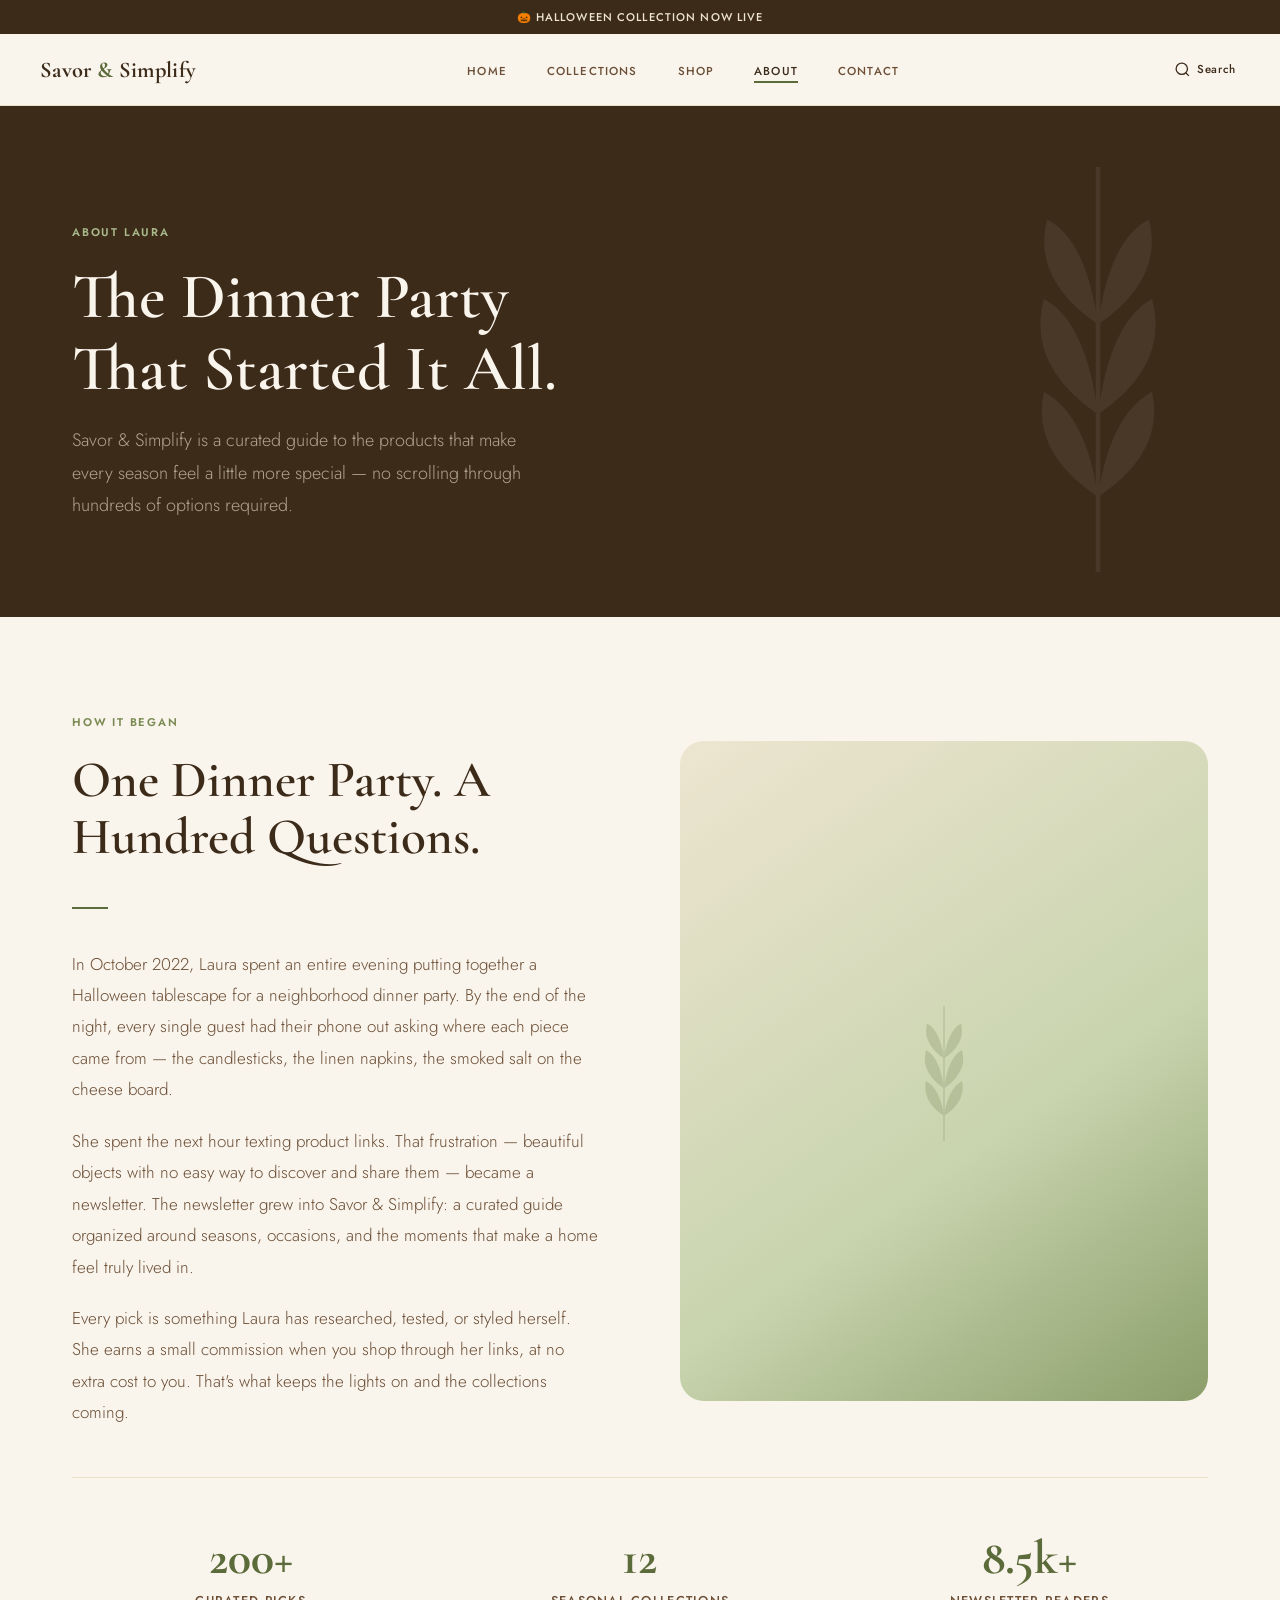
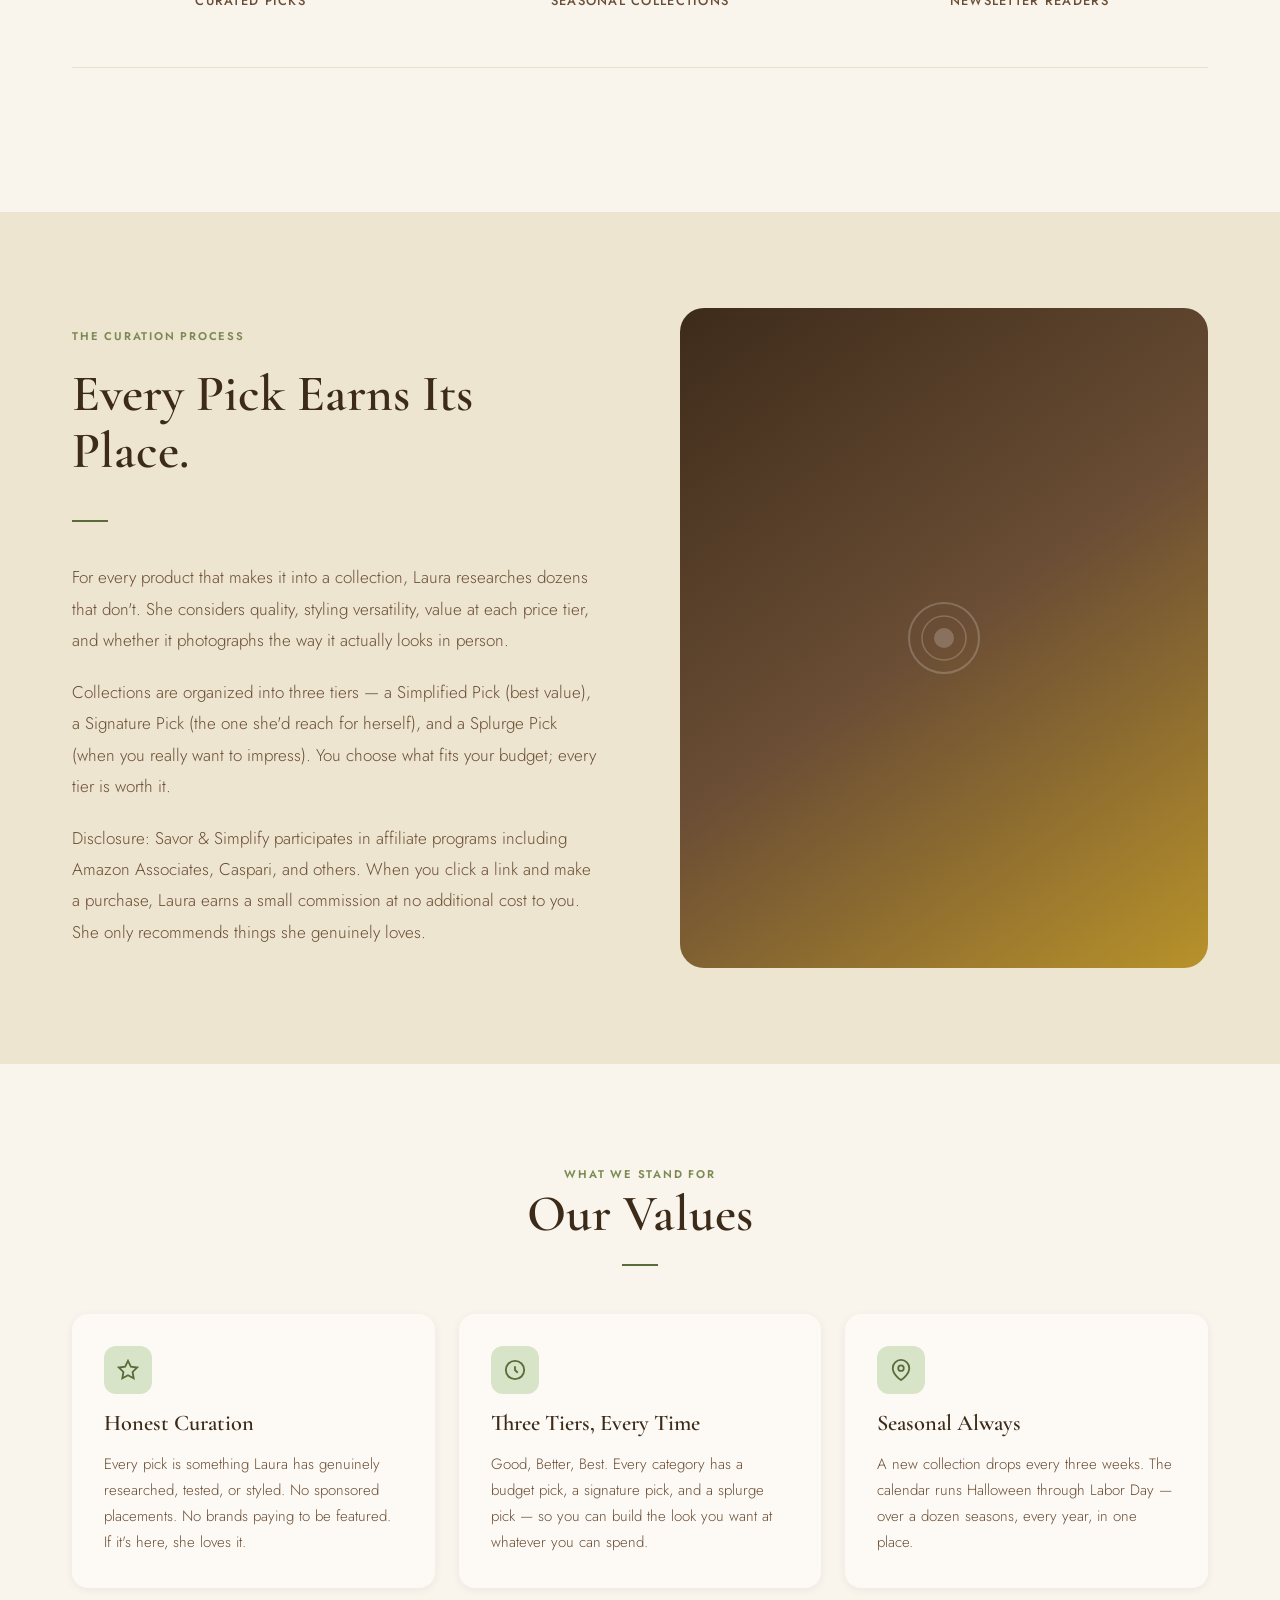
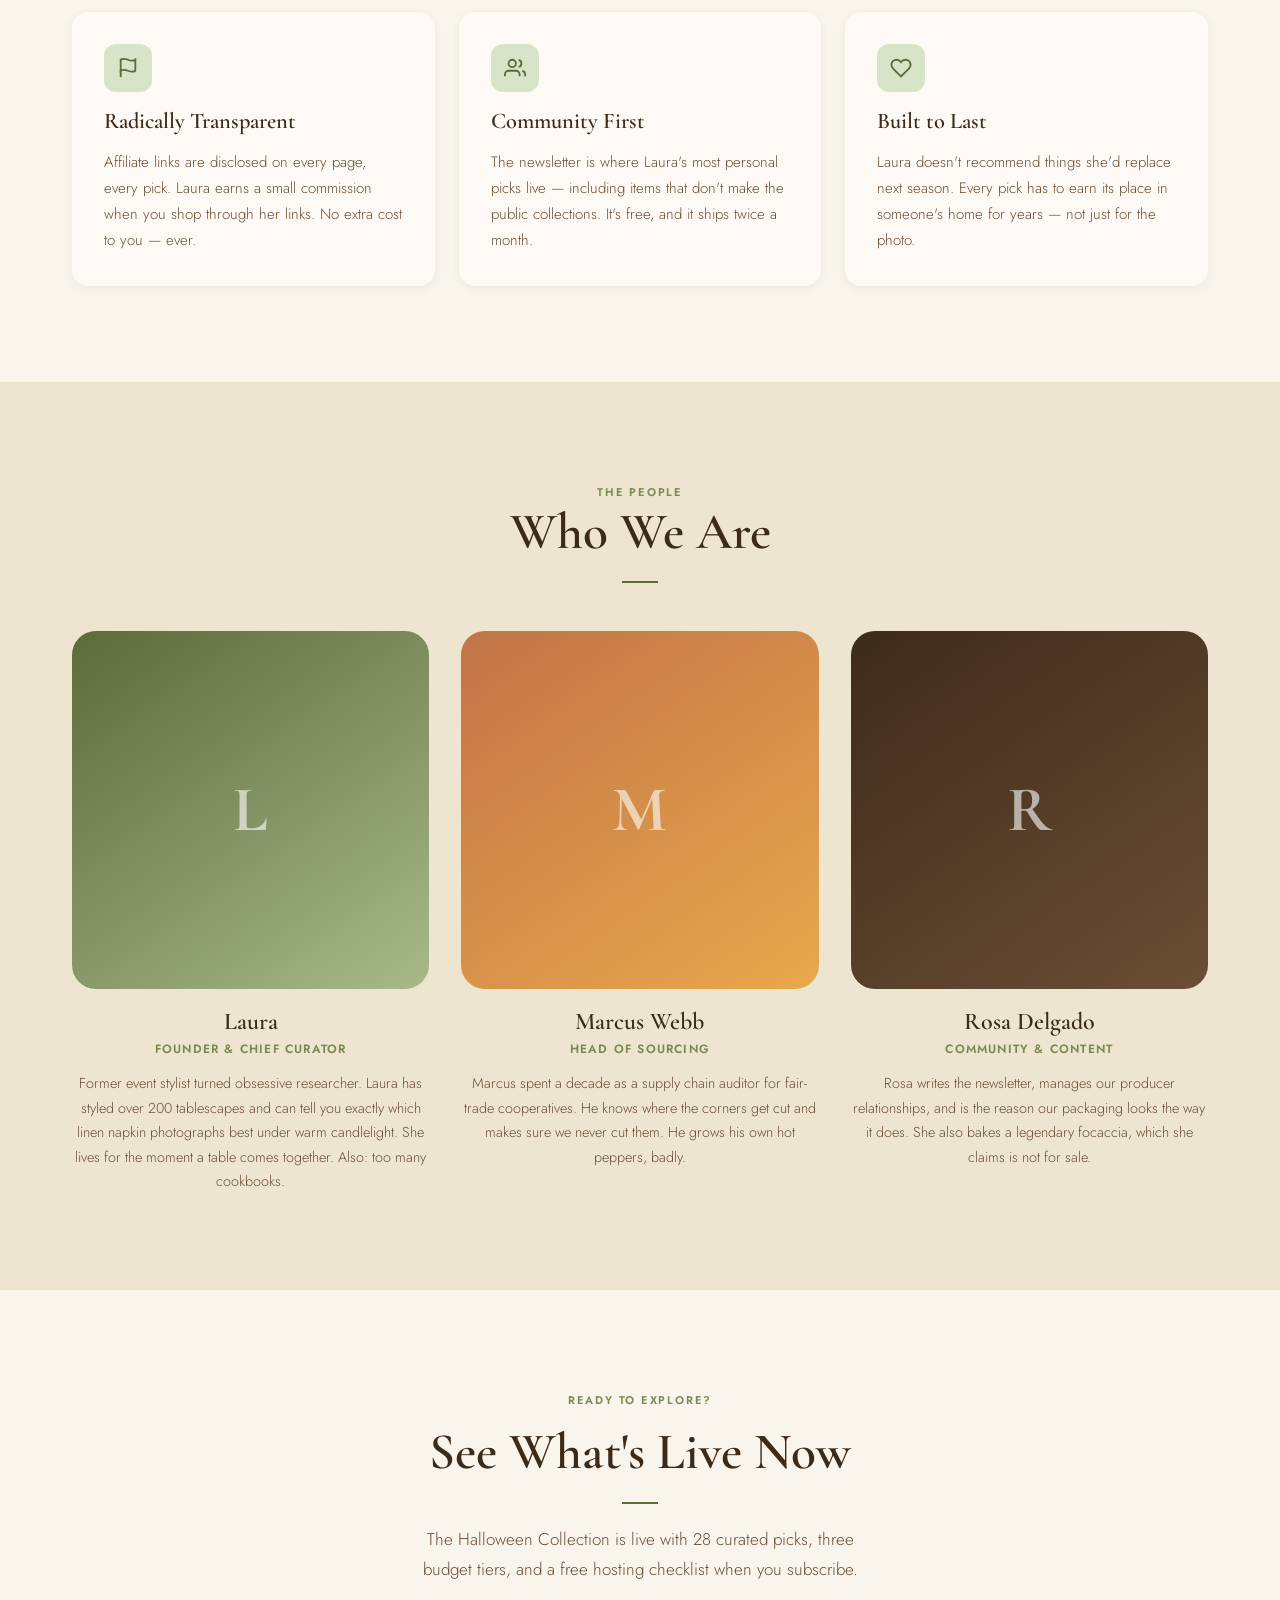
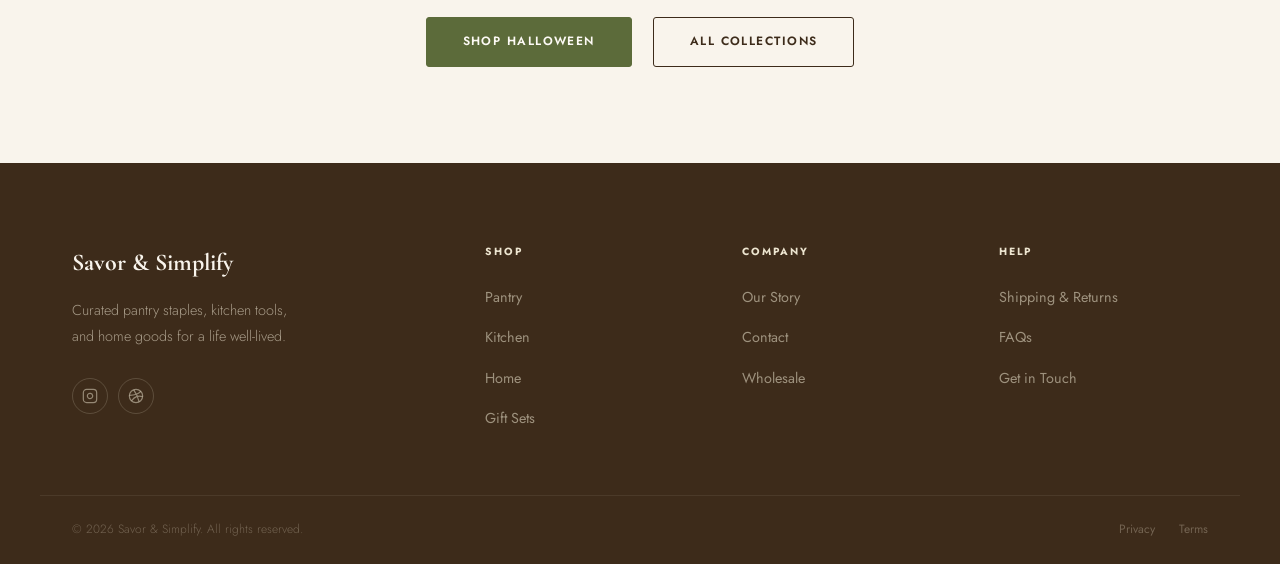
==== commit aaacf066: "Remove affiliate tagline from announcement bar" ====
--- a/about.html
+++ b/about.html
@@ -37,7 +37,7 @@
 </head>
 <body>
 
-<div class="announcement">🎃 Halloween Collection Now Live &nbsp;·&nbsp; Affiliate picks, curated with care &nbsp;·&nbsp; No extra cost to you</div>
+<div class="announcement">🎃 Halloween Collection Now Live</div>
 
 <nav class="nav">
   <div class="nav__inner">
